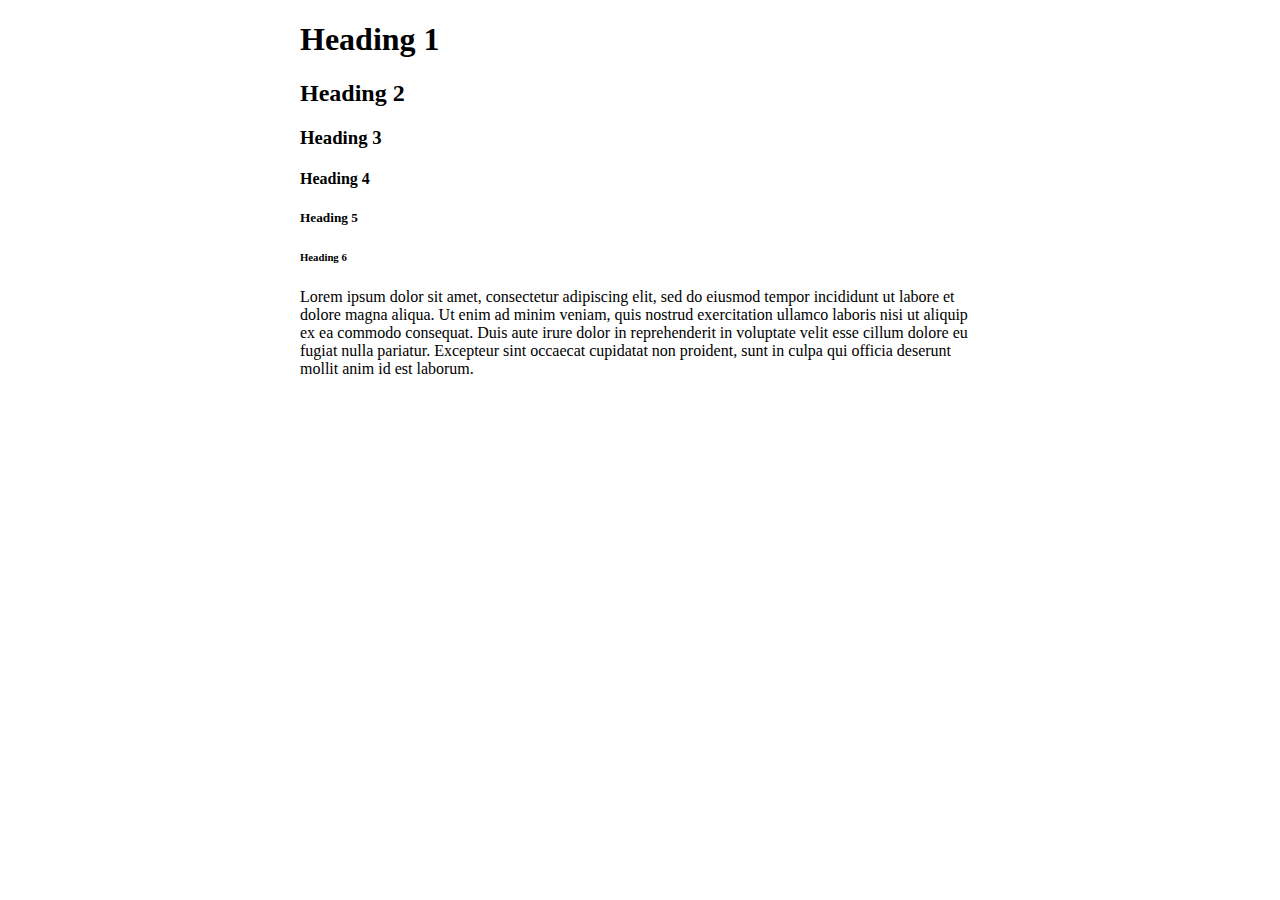
==== index.html @ 343e0851 "initial commit" ====
<!DOCTYPE html>
<html lang="en">
<head>
  <meta charset="UTF-8">
  <meta http-equiv="X-UA-Compatible" content="IE=edge">
  <meta name="viewport" content="width=device-width, initial-scale=1.0">
  <title>Design Systems Practice</title>
  <link rel="stylesheet" href="styles.css">
</head>
<body>
  <div class="wrapper">
    <h1>Heading 1</h1>
    <h2>Heading 2</h2>
    <h3>Heading 3</h3>
    <h4>Heading 4</h4>
    <h5>Heading 5</h5>
    <h6>Heading 6</h6>

    <p>Lorem ipsum dolor sit amet, consectetur adipiscing elit, sed do eiusmod tempor incididunt ut labore et dolore magna aliqua. Ut enim ad minim veniam, quis nostrud exercitation ullamco laboris nisi ut aliquip ex ea commodo consequat. Duis aute irure dolor in reprehenderit in voluptate velit esse cillum dolore eu fugiat nulla pariatur. Excepteur sint occaecat cupidatat non proident, sunt in culpa qui officia deserunt mollit anim id est laborum.</p>
  </div>
</body>
</html>
---- styles.css ----
* {
  box-sizing: border-box;
}

.wrapper {
  max-width: 42.5rem;
  margin: 0 auto;
}
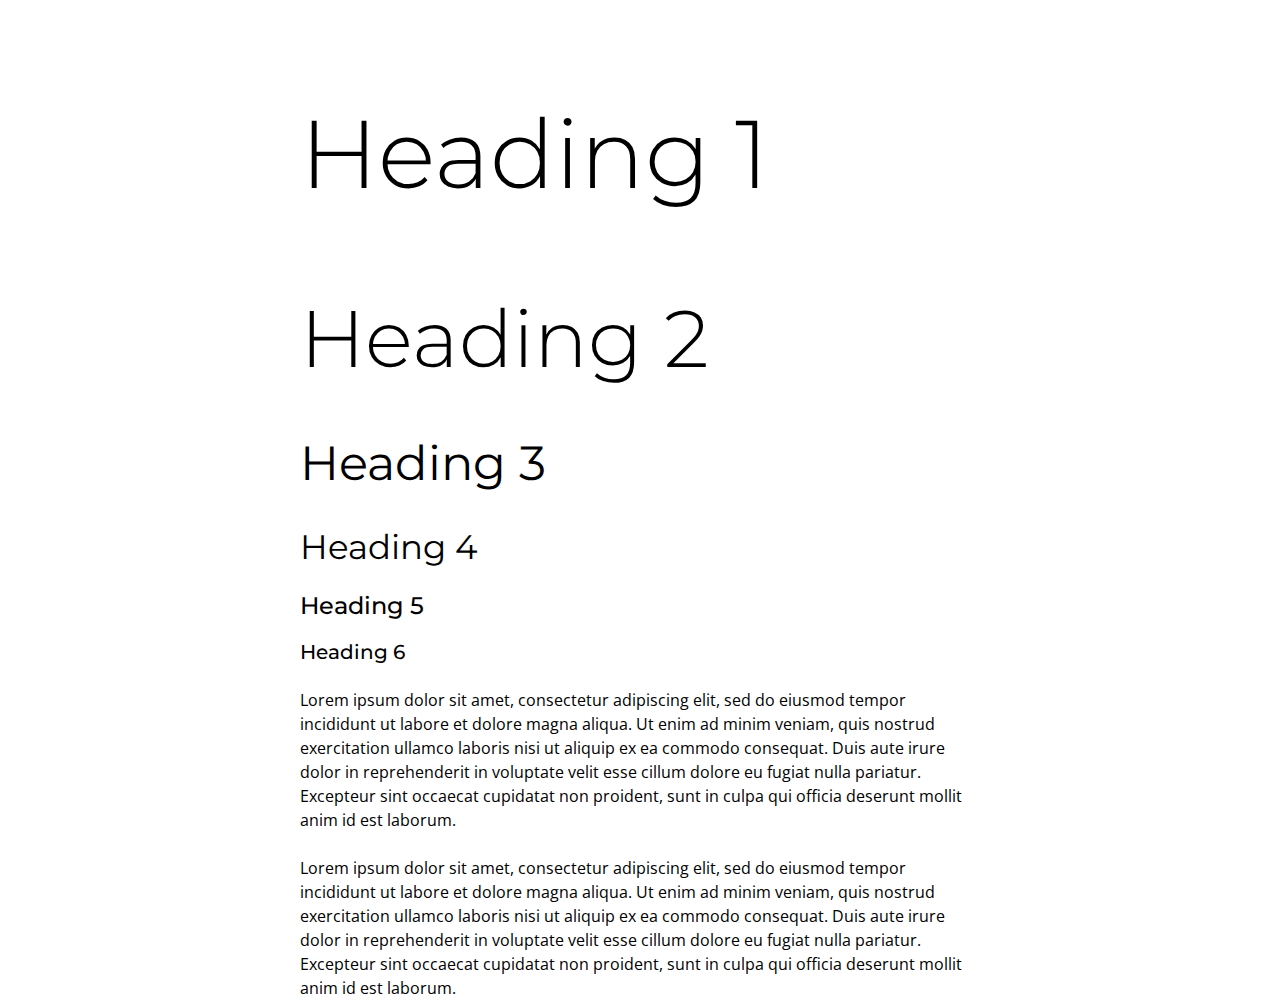
==== commit 6ee5610c: "style: add font and define heading sizes" ====
--- a/index.html
+++ b/index.html
@@ -5,6 +5,9 @@
   <meta http-equiv="X-UA-Compatible" content="IE=edge">
   <meta name="viewport" content="width=device-width, initial-scale=1.0">
   <title>Design Systems Practice</title>
+  <link rel="preconnect" href="https://fonts.googleapis.com">
+  <link rel="preconnect" href="https://fonts.gstatic.com" crossorigin>
+  <link href="https://fonts.googleapis.com/css2?family=Montserrat:ital,wght@0,100;0,200;0,300;0,400;0,500;0,600;0,700;0,800;0,900;1,100;1,200;1,300;1,400;1,500;1,600;1,700;1,800;1,900&family=Open+Sans:ital,wght@0,300;0,400;0,500;0,600;0,700;0,800;1,300;1,400;1,500;1,600;1,700;1,800&display=swap" rel="stylesheet">
   <link rel="stylesheet" href="styles.css">
 </head>
 <body>
@@ -17,6 +20,7 @@
     <h6>Heading 6</h6>
 
     <p>Lorem ipsum dolor sit amet, consectetur adipiscing elit, sed do eiusmod tempor incididunt ut labore et dolore magna aliqua. Ut enim ad minim veniam, quis nostrud exercitation ullamco laboris nisi ut aliquip ex ea commodo consequat. Duis aute irure dolor in reprehenderit in voluptate velit esse cillum dolore eu fugiat nulla pariatur. Excepteur sint occaecat cupidatat non proident, sunt in culpa qui officia deserunt mollit anim id est laborum.</p>
+    <p>Lorem ipsum dolor sit amet, consectetur adipiscing elit, sed do eiusmod tempor incididunt ut labore et dolore magna aliqua. Ut enim ad minim veniam, quis nostrud exercitation ullamco laboris nisi ut aliquip ex ea commodo consequat. Duis aute irure dolor in reprehenderit in voluptate velit esse cillum dolore eu fugiat nulla pariatur. Excepteur sint occaecat cupidatat non proident, sunt in culpa qui officia deserunt mollit anim id est laborum.</p>
   </div>
 </body>
 </html>--- a/styles.css
+++ b/styles.css
@@ -1,8 +1,63 @@
 * {
   box-sizing: border-box;
+  font-family: "Open Sans", sans-serif;
+}
+
+h1,
+h2,
+h3,
+h4,
+h5,
+h6 {
+  font-family: "Montserrat", sans-serif;
+  line-height: 1.2;
 }
 
 .wrapper {
   max-width: 42.5rem;
   margin: 0 auto;
 }
+
+h1 {
+  font-size: 6rem;
+  font-weight: 300;
+  letter-spacing: -1.5;
+  margin: 6rem 0 0 0;
+}
+
+h2 {
+  font-size: 5rem;
+  font-weight: 300;
+  letter-spacing: -0.5;
+  margin: 5rem 0 0 0;
+}
+
+h3 {
+  font-size: 3rem;
+  font-weight: 400;
+  margin: 3rem 0 0 0;
+}
+
+h4 {
+  font-size: 2.125rem;
+  font-weight: 400;
+  margin: 2.125rem 0 0 0;
+}
+
+h5 {
+  font-size: 1.5rem;
+  font-weight: 500;
+  margin: 1.5rem 0 0 0;
+}
+
+h6 {
+  font-size: 1.25rem;
+  font-weight: 500;
+  margin: 1.25rem 0 0 0;
+}
+
+p {
+  font-size: 1rem;
+  line-height: 1.5;
+  margin: 1.5rem 0 0 0;
+}
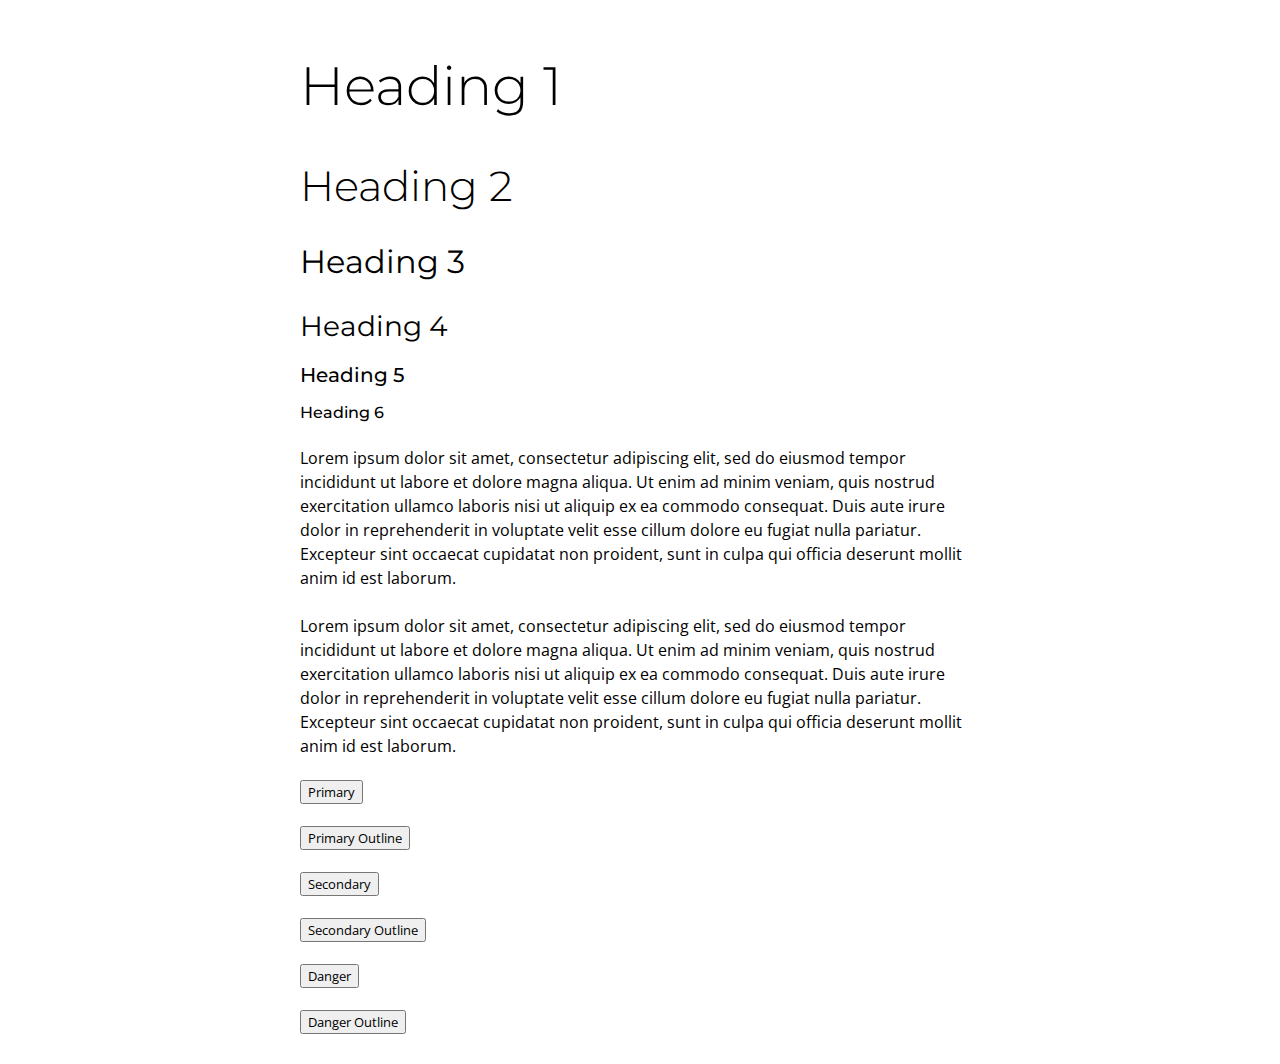
==== commit ff967c0c: "feat: buttons" ====
--- a/index.html
+++ b/index.html
@@ -21,6 +21,26 @@
 
     <p>Lorem ipsum dolor sit amet, consectetur adipiscing elit, sed do eiusmod tempor incididunt ut labore et dolore magna aliqua. Ut enim ad minim veniam, quis nostrud exercitation ullamco laboris nisi ut aliquip ex ea commodo consequat. Duis aute irure dolor in reprehenderit in voluptate velit esse cillum dolore eu fugiat nulla pariatur. Excepteur sint occaecat cupidatat non proident, sunt in culpa qui officia deserunt mollit anim id est laborum.</p>
     <p>Lorem ipsum dolor sit amet, consectetur adipiscing elit, sed do eiusmod tempor incididunt ut labore et dolore magna aliqua. Ut enim ad minim veniam, quis nostrud exercitation ullamco laboris nisi ut aliquip ex ea commodo consequat. Duis aute irure dolor in reprehenderit in voluptate velit esse cillum dolore eu fugiat nulla pariatur. Excepteur sint occaecat cupidatat non proident, sunt in culpa qui officia deserunt mollit anim id est laborum.</p>
+
+    <br/>
+    <button class="btn--primary">Primary</button> 
+    <br/>
+    <br/>
+    <button class="btn--primary-outline">Primary Outline</button> 
+    <br/>
+    <br/>
+    <button class="btn--secondary">Secondary</button> 
+    <br/>
+    <br/>
+    <button class="btn--secondary-outline">Secondary Outline</button> 
+    <br/>
+    <br/>
+    <button class="btn--danger">Danger</button> 
+    <br/>
+    <br/>
+    <button class="btn--danger-outline">Danger Outline</button> 
+    <br/>
+    <br/>
   </div>
 </body>
 </html>--- a/styles.css
+++ b/styles.css
@@ -19,41 +19,41 @@
 }
 
 h1 {
-  font-size: 6rem;
+  font-size: 3.375rem;
   font-weight: 300;
   letter-spacing: -1.5;
-  margin: 6rem 0 0 0;
+  margin: 3.375rem 0 0 0;
 }
 
 h2 {
-  font-size: 5rem;
+  font-size: 2.625rem;
   font-weight: 300;
   letter-spacing: -0.5;
-  margin: 5rem 0 0 0;
+  margin: 2.625rem 0 0 0;
 }
 
 h3 {
-  font-size: 3rem;
+  font-size: 2rem;
   font-weight: 400;
-  margin: 3rem 0 0 0;
+  margin: 2rem 0 0 0;
 }
 
 h4 {
-  font-size: 2.125rem;
+  font-size: 1.75rem;
   font-weight: 400;
-  margin: 2.125rem 0 0 0;
+  margin: 1.75rem 0 0 0;
 }
 
 h5 {
-  font-size: 1.5rem;
+  font-size: 1.25rem;
   font-weight: 500;
-  margin: 1.5rem 0 0 0;
+  margin: 1.25rem 0 0 0;
 }
 
 h6 {
-  font-size: 1.25rem;
+  font-size: 1rem;
   font-weight: 500;
-  margin: 1.25rem 0 0 0;
+  margin: 1rem 0 0 0;
 }
 
 p {
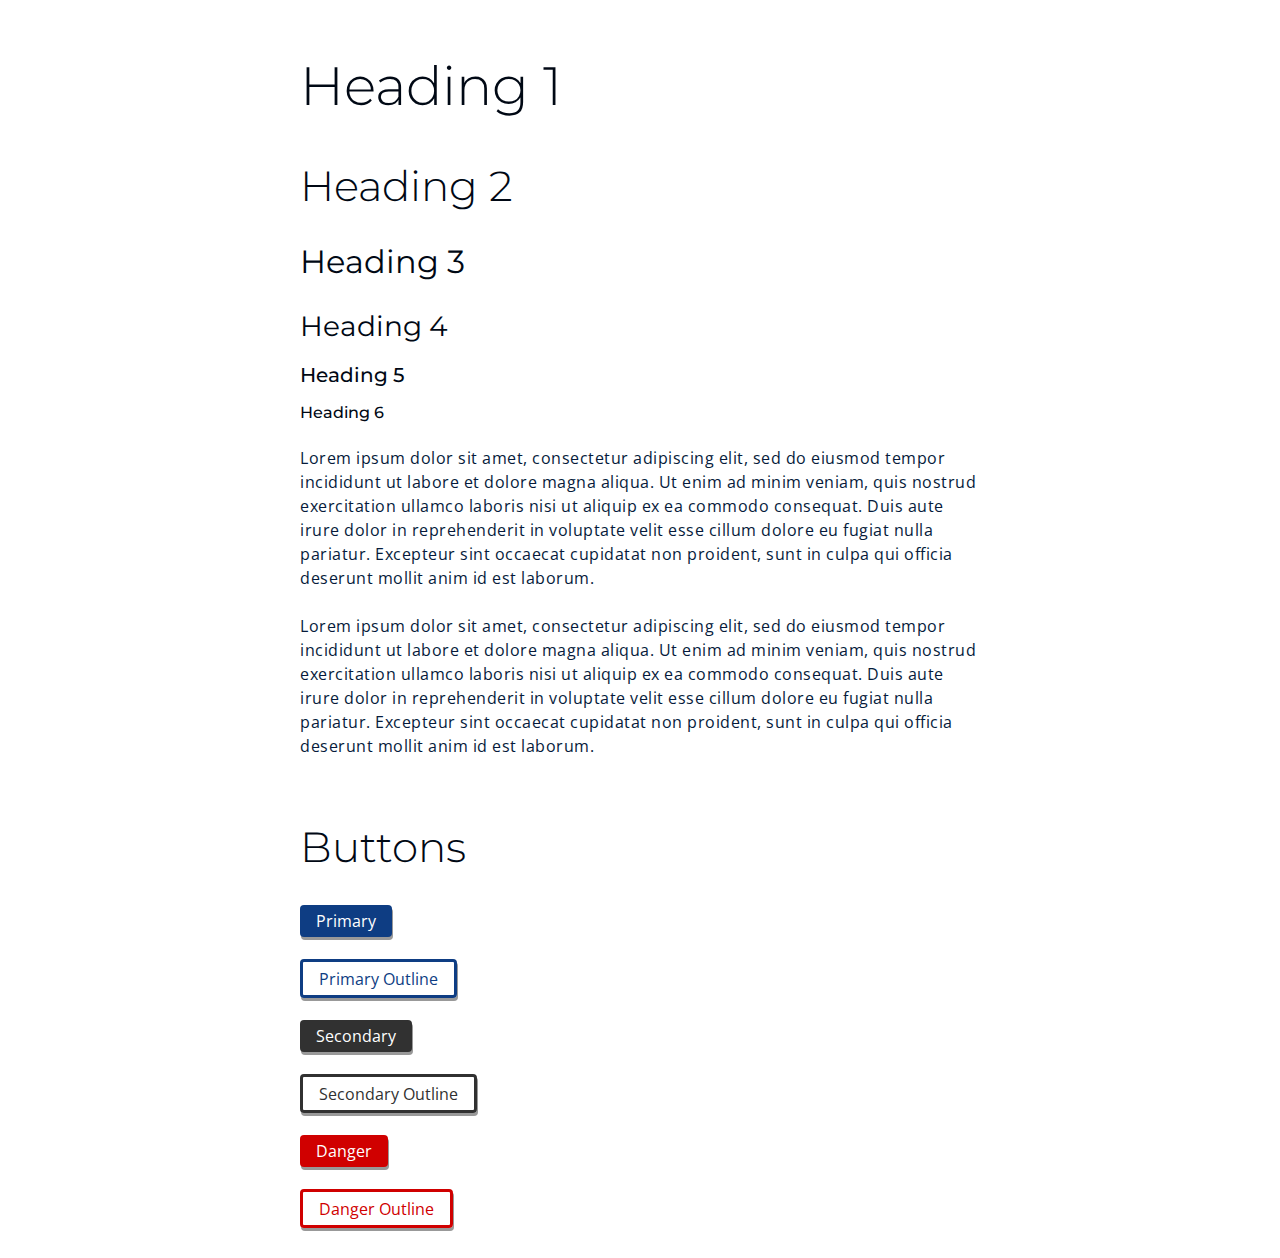
==== commit 7cd2f13e: "formatted content with divs" ====
--- a/index.html
+++ b/index.html
@@ -12,35 +12,40 @@
 </head>
 <body>
   <div class="wrapper">
-    <h1>Heading 1</h1>
-    <h2>Heading 2</h2>
-    <h3>Heading 3</h3>
-    <h4>Heading 4</h4>
-    <h5>Heading 5</h5>
-    <h6>Heading 6</h6>
+    <div class="content">
+      <h1>Heading 1</h1>
+      <h2>Heading 2</h2>
+      <h3>Heading 3</h3>
+      <h4>Heading 4</h4>
+      <h5>Heading 5</h5>
+      <h6>Heading 6</h6>
 
-    <p>Lorem ipsum dolor sit amet, consectetur adipiscing elit, sed do eiusmod tempor incididunt ut labore et dolore magna aliqua. Ut enim ad minim veniam, quis nostrud exercitation ullamco laboris nisi ut aliquip ex ea commodo consequat. Duis aute irure dolor in reprehenderit in voluptate velit esse cillum dolore eu fugiat nulla pariatur. Excepteur sint occaecat cupidatat non proident, sunt in culpa qui officia deserunt mollit anim id est laborum.</p>
-    <p>Lorem ipsum dolor sit amet, consectetur adipiscing elit, sed do eiusmod tempor incididunt ut labore et dolore magna aliqua. Ut enim ad minim veniam, quis nostrud exercitation ullamco laboris nisi ut aliquip ex ea commodo consequat. Duis aute irure dolor in reprehenderit in voluptate velit esse cillum dolore eu fugiat nulla pariatur. Excepteur sint occaecat cupidatat non proident, sunt in culpa qui officia deserunt mollit anim id est laborum.</p>
+      <p>Lorem ipsum dolor sit amet, consectetur adipiscing elit, sed do eiusmod tempor incididunt ut labore et dolore magna aliqua. Ut enim ad minim veniam, quis nostrud exercitation ullamco laboris nisi ut aliquip ex ea commodo consequat. Duis aute irure dolor in reprehenderit in voluptate velit esse cillum dolore eu fugiat nulla pariatur. Excepteur sint occaecat cupidatat non proident, sunt in culpa qui officia deserunt mollit anim id est laborum.</p>
+      <p>Lorem ipsum dolor sit amet, consectetur adipiscing elit, sed do eiusmod tempor incididunt ut labore et dolore magna aliqua. Ut enim ad minim veniam, quis nostrud exercitation ullamco laboris nisi ut aliquip ex ea commodo consequat. Duis aute irure dolor in reprehenderit in voluptate velit esse cillum dolore eu fugiat nulla pariatur. Excepteur sint occaecat cupidatat non proident, sunt in culpa qui officia deserunt mollit anim id est laborum.</p>
+    </div>
 
     <br/>
-    <button class="btn--primary">Primary</button> 
-    <br/>
-    <br/>
-    <button class="btn--primary-outline">Primary Outline</button> 
-    <br/>
-    <br/>
-    <button class="btn--secondary">Secondary</button> 
-    <br/>
-    <br/>
-    <button class="btn--secondary-outline">Secondary Outline</button> 
-    <br/>
-    <br/>
-    <button class="btn--danger">Danger</button> 
-    <br/>
-    <br/>
-    <button class="btn--danger-outline">Danger Outline</button> 
-    <br/>
-    <br/>
+    <h2>Buttons</h2>
+    <div class="content">
+      <button class="btn--primary">Primary</button> 
+      <br/>
+      <br/>
+      <button class="btn--primary-outline">Primary Outline</button> 
+      <br/>
+      <br/>
+      <button class="btn--secondary">Secondary</button> 
+      <br/>
+      <br/>
+      <button class="btn--secondary-outline">Secondary Outline</button> 
+      <br/>
+      <br/>
+      <button class="btn--danger">Danger</button> 
+      <br/>
+      <br/>
+      <button class="btn--danger-outline">Danger Outline</button> 
+      <br/>
+      <br/>
+    </div>
   </div>
 </body>
 </html>--- a/styles.css
+++ b/styles.css
@@ -1,6 +1,32 @@
+:root {
+  --dark: #000814;
+  --g-600: #1c1c1c;
+  --g-500: #313131;
+  --g-400: #4b4b4b;
+  --primary-900: #000814;
+  --primary-800: #061b3b;
+  --primary-600: #0c2f63;
+  --primary-500: #0e3d83;
+  --primary-200: #1556b8;
+  --primary: var(--primary-500);
+  --primary-text: white;
+  --secondary-600: var(--g-600);
+  --secondary-500: var(--g-500);
+  --secondary-400: var(--g-400);
+  --secondary-text: white;
+  --danger-600: #a30a0a;
+  --danger-500: #d00000;
+  --danger-400: #e20202;
+  --danger-text: white;
+}
+
 * {
   box-sizing: border-box;
   font-family: "Open Sans", sans-serif;
+}
+
+body {
+  color: var(--primary-800);
 }
 
 h1,
@@ -11,11 +37,16 @@
 h6 {
   font-family: "Montserrat", sans-serif;
   line-height: 1.2;
+  color: var(--dark);
 }
 
 .wrapper {
   max-width: 42.5rem;
   margin: 0 auto;
+}
+
+.content {
+  margin: 2rem 0 0 0;
 }
 
 h1 {
@@ -59,5 +90,106 @@
 p {
   font-size: 1rem;
   line-height: 1.5;
+  letter-spacing: 0.5px;
   margin: 1.5rem 0 0 0;
 }
+
+button {
+  font-size: 1rem;
+  padding: 0.33rem 1rem;
+  border-radius: 4px;
+  border-width: 2px;
+  border: none;
+  box-shadow: 1px 3px #999;
+}
+
+button:active {
+  box-shadow: 1px 1px #999;
+  transform: translateY(1px);
+}
+
+.btn--primary {
+  color: var(--primary-text);
+  background-color: var(--primary);
+}
+
+.btn--primary:hover {
+  background-color: var(--primary-200);
+}
+
+.btn--primary-outline {
+  color: var(--primary);
+  border: solid;
+  border-color: var(--primary);
+  background-color: rgba(255, 255, 255, 0%);
+}
+
+.btn--primary-outline:hover {
+  background-color: var(--primary-500);
+  color: var(--primary-text);
+}
+
+.btn--primary:active,
+.btn--primary-outline:active {
+  background-color: var(--primary-600);
+  border-color: var(--primary-600);
+  color: var(--primary-text);
+}
+
+.btn--secondary {
+  color: var(--secondary-text);
+  background-color: var(--secondary-500);
+}
+
+.btn--secondary:hover {
+  background-color: var(--secondary-400);
+  color: var(--secondary-text);
+}
+
+.btn--secondary-outline {
+  color: var(--secondary-500);
+  border: solid;
+  border-color: var(--secondary-500);
+  background-color: rgba(255, 255, 255, 0%);
+}
+
+.btn--secondary-outline:hover {
+  color: var(--secondary-text);
+  background-color: var(--secondary-500);
+}
+
+.btn--secondary:active,
+.btn--secondary-outline:active {
+  background-color: var(--secondary-600);
+  border-color: var(--secondary-600);
+  color: var(--secondary-text);
+}
+
+.btn--danger {
+  color: var(--danger-text);
+  background-color: var(--danger-500);
+}
+
+.btn--danger:hover {
+  background-color: var(--danger-500);
+  color: var(--danger-text);
+}
+
+.btn--danger-outline {
+  color: var(--danger-500);
+  border: solid;
+  border-color: var(--danger-500);
+  background-color: rgba(255, 255, 255, 0%);
+}
+
+.btn--danger-outline:hover {
+  color: var(--danger-text);
+  background-color: var(--danger-500);
+}
+
+.btn--danger:active,
+.btn--danger-outline:active {
+  background-color: var(--danger-600);
+  border-color: var(--danger-600);
+  color: var(--danger-text);
+}
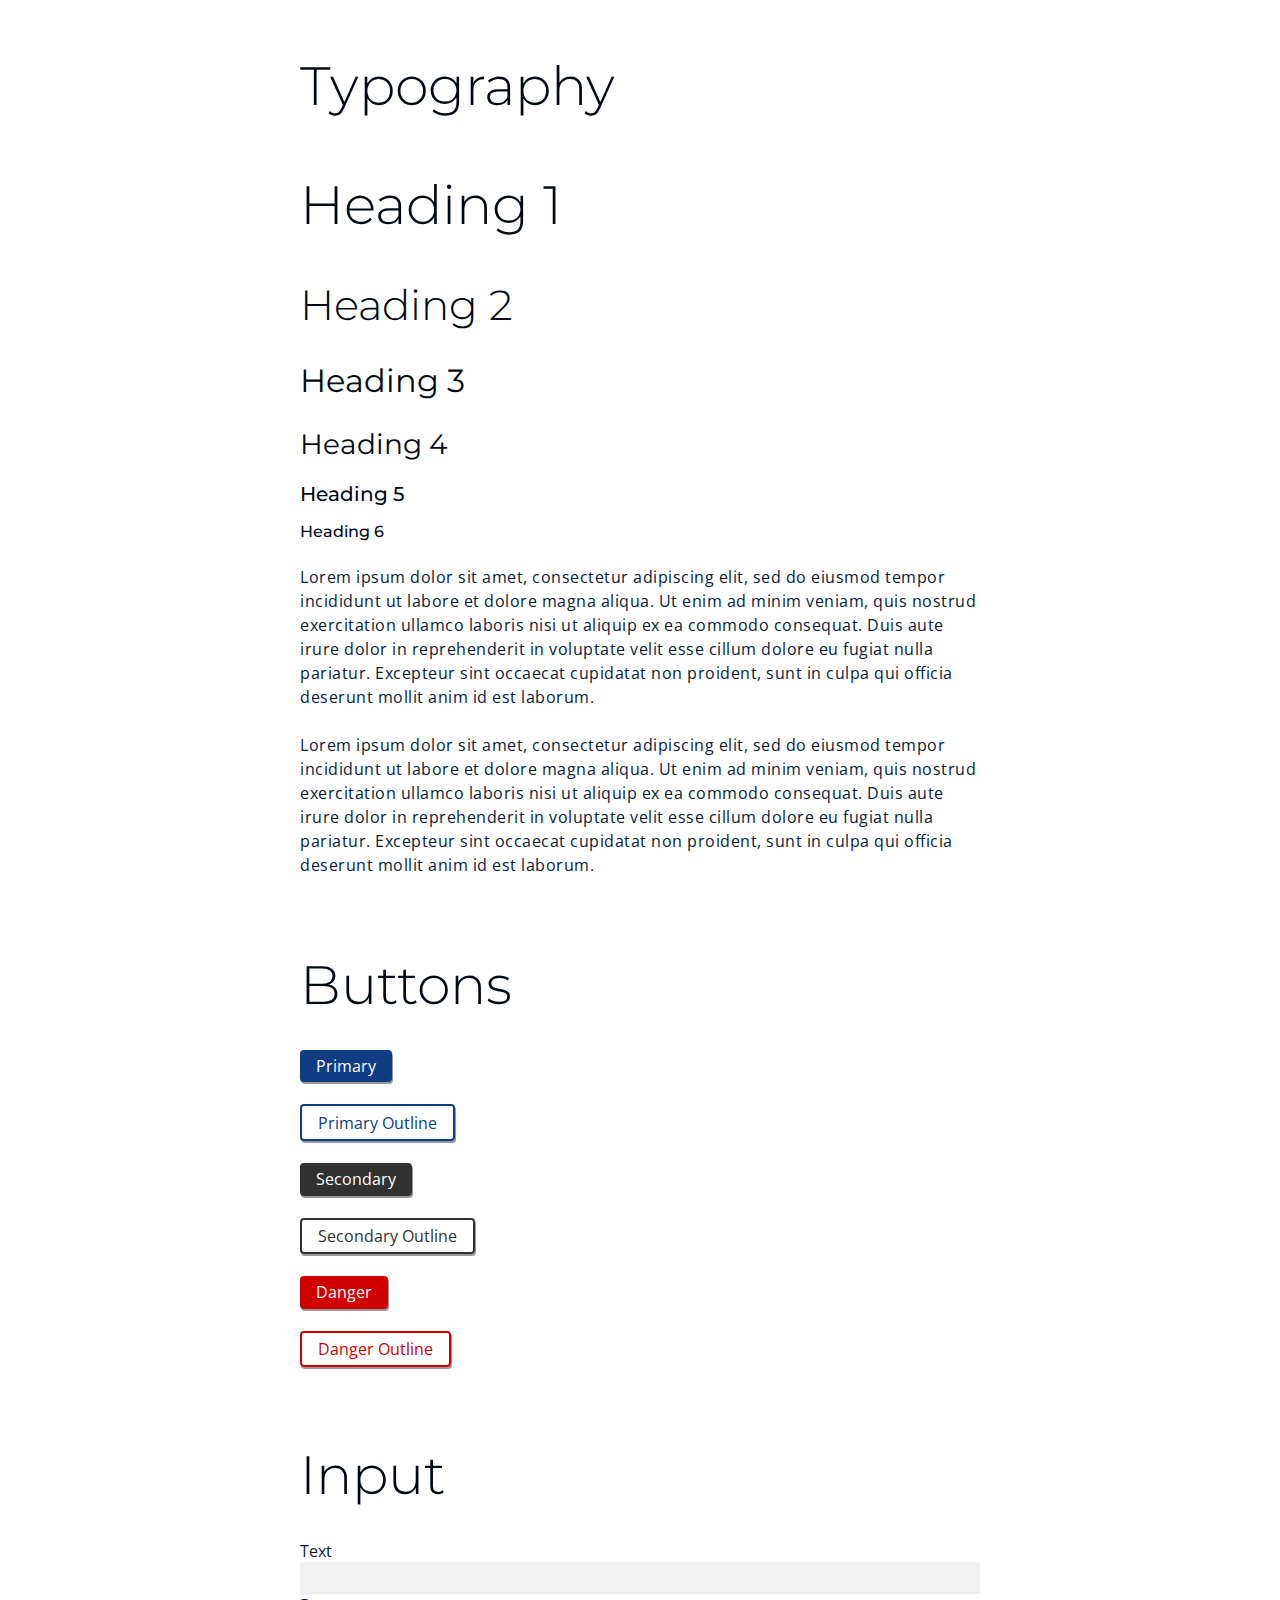
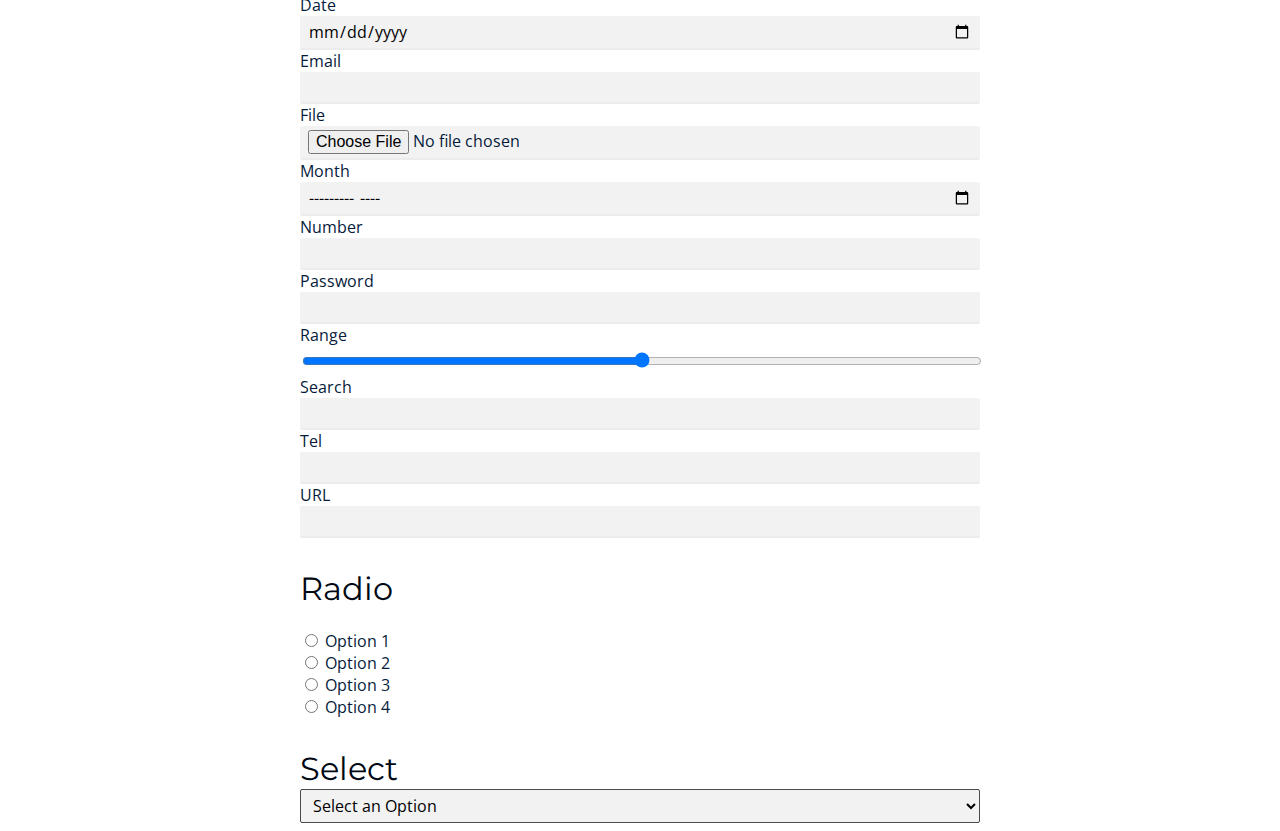
==== commit 6ab66da0: "feat: inputs" ====
--- a/index.html
+++ b/index.html
@@ -12,6 +12,7 @@
 </head>
 <body>
   <div class="wrapper">
+    <h1>Typography</h1>
     <div class="content">
       <h1>Heading 1</h1>
       <h2>Heading 2</h2>
@@ -25,7 +26,7 @@
     </div>
 
     <br/>
-    <h2>Buttons</h2>
+    <h1>Buttons</h1>
     <div class="content">
       <button class="btn--primary">Primary</button> 
       <br/>
@@ -46,6 +47,54 @@
       <br/>
       <br/>
     </div>
+
+    <h1>Input</h1>
+    <div class="content">
+      <label for="text">Text</label>
+      <input id="text" type="text"/>
+      <label for="date">Date</label>
+      <input id="date" type="date"/>
+      <label for="email">Email</label>
+      <input id="email" type="email" />
+      <label for="file">File</label>
+      <input id="file" type="file" />
+      <label for="month">Month</label>
+      <input id="month" type="month" />
+      <label for="number">Number</label>
+      <input id="number" type="number" />
+      <label for="password">Password</label>
+      <input id="password" type="password" />
+      <label for="range">Range</label>
+      <input id="range" type="range" />
+      <label for="search">Search</label>
+      <input id="search" type="search" />
+      <label for="tel">Tel</label>
+      <input id="tel" type="tel" />
+      <label for="url">URL</label>
+      <input id="url" type="url" />
+
+      <h3>Radio</h3>
+      <br/>
+      <input id="option1" class="radio" type="radio" name="radio" value="Option 1" />
+      <label for="option1">Option 1</label>
+      <br/>
+      <input id="option2" class="radio" type="radio" name="radio" value="Option 2" />
+      <label for="option1">Option 2</label>
+      <br/>
+      <input id="option3" class="radio"type="radio" name="radio" value="Option 3" />
+      <label for="option1">Option 3</label>
+      <br/>
+      <input id="option4" class="radio" type="radio" name="radio" value="Option 4" />
+      <label for="option1">Option 4</label>
+      <br/>
+
+      <h3>Select</h3>
+      <select>
+        <option>Select an Option</option>
+        <option>Cat</option>
+        <option>Dog</option>
+      </select>
+    </div>
   </div>
 </body>
 </html>--- a/styles.css
+++ b/styles.css
@@ -3,6 +3,7 @@
   --g-600: #1c1c1c;
   --g-500: #313131;
   --g-400: #4b4b4b;
+  --g-200: #e5e5e57c;
   --primary-900: #000814;
   --primary-800: #061b3b;
   --primary-600: #0c2f63;
@@ -98,9 +99,8 @@
   font-size: 1rem;
   padding: 0.33rem 1rem;
   border-radius: 4px;
-  border-width: 2px;
   border: none;
-  box-shadow: 1px 3px #999;
+  box-shadow: 1px 2px #999;
 }
 
 button:active {
@@ -120,6 +120,7 @@
 .btn--primary-outline {
   color: var(--primary);
   border: solid;
+  border-width: 2px;
   border-color: var(--primary);
   background-color: rgba(255, 255, 255, 0%);
 }
@@ -149,6 +150,7 @@
 .btn--secondary-outline {
   color: var(--secondary-500);
   border: solid;
+  border-width: 2px;
   border-color: var(--secondary-500);
   background-color: rgba(255, 255, 255, 0%);
 }
@@ -178,6 +180,7 @@
 .btn--danger-outline {
   color: var(--danger-500);
   border: solid;
+  border-width: 2px;
   border-color: var(--danger-500);
   background-color: rgba(255, 255, 255, 0%);
 }
@@ -193,3 +196,33 @@
   border-color: var(--danger-600);
   color: var(--danger-text);
 }
+
+input {
+  display: block;
+  width: 100%;
+  font-size: 1rem;
+  background-color: var(--g-200);
+  border-radius: 2px;
+  border-top: none;
+  border-left: none;
+  border-right: none;
+  border-bottom: solid;
+  border-width: 2px;
+  border-color: var(--g-200);
+  padding: 0.25rem 0.5rem;
+}
+
+.radio {
+  display: inline;
+  width: auto;
+}
+
+select {
+  display: block;
+  width: 100%;
+  padding: 0.25rem 0.5rem;
+  background-color: var(--g-200);
+  border-color: var(--g-400);
+  font-size: 1rem;
+  border-radius: 2px;
+}
